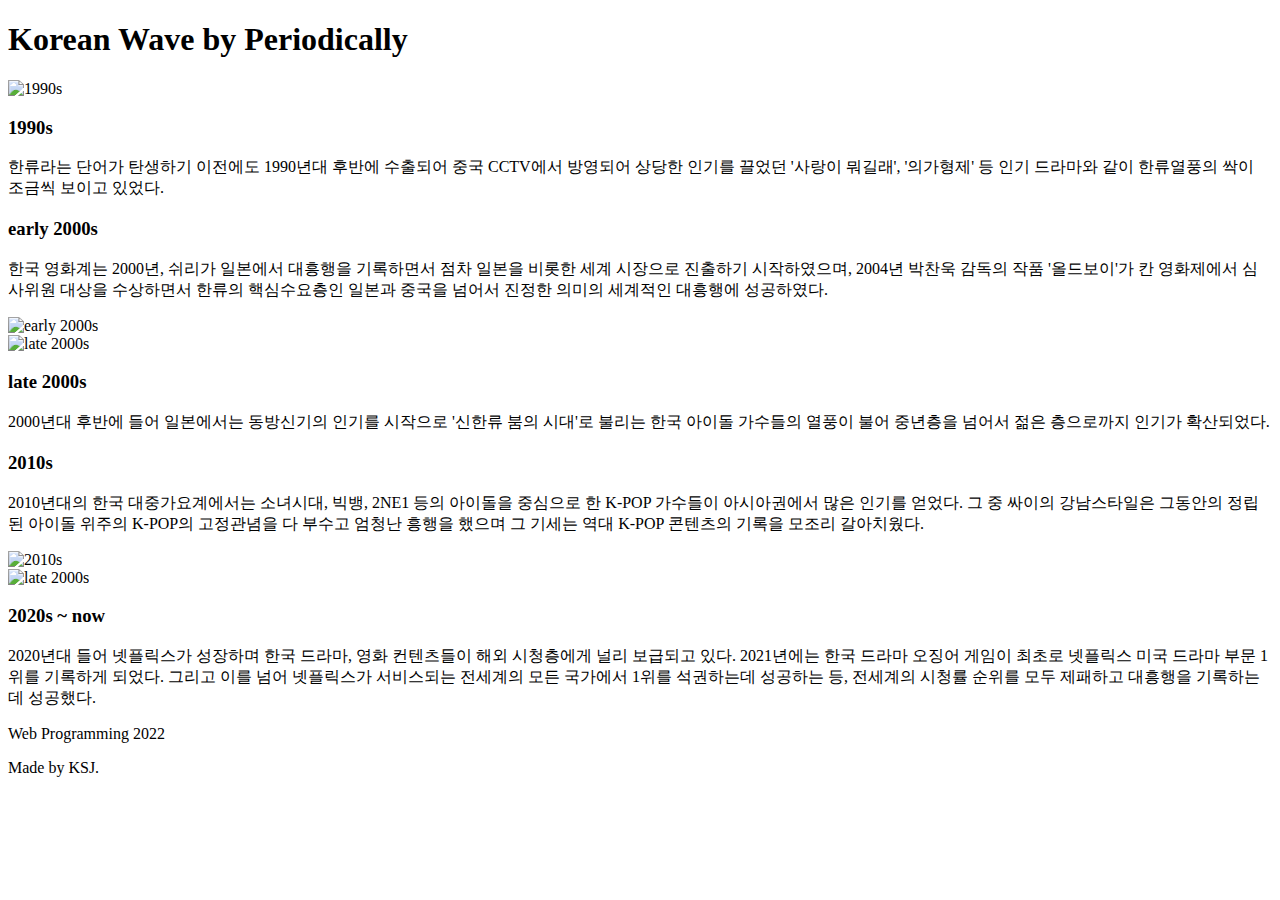
==== time.html @ 6eb4c616 "22/12/12" ====
<!DOCTYPE html>
<html lang="en">
<head>
  <meta charset="UTF-8">
  <meta http-equiv="X-UA-Compatible" content="IE=edge">
  <meta name="viewport" content="width=device-width, initial-scale=1.0">
  <title>Time</title>

  <link rel="stylesheet" href="../2/css/time.css">
</head>
<body>
  
  <!-- Header -->
  <header class="pt2 pb1 align--center">
    <div class="container">
      <h1 title="Korean Wave_Time">Korean Wave by Periodically</h1>
    </div>
  </header>

  <!-- Body -->
  <main>
    <div class="container">

      <section class="grid-row">

        <!-- 1990년대 -->
        <div class="grid-column pt3 pb3 order-1 span-half mobile-m">
          <div>
            <img class="info-image relative z2 image-scroll hidden" src="../2/image/DRAMA00003222.jpg" alt="1990s">
          </div>
        </div>

        <div class="grid-column pt3 pb3 order-2 span-half mobile-m">
          <h3>1990s</h3>
          <p>한류라는 단어가 탄생하기 이전에도 1990년대 후반에 수출되어 중국 CCTV에서 방영되어 상당한 인기를 끌었던 '사랑이 뭐길래', '의가형제' 등 인기 드라마와 같이 한류열풍의 싹이 조금씩 보이고 있었다.</p>
        </div>

        <!-- 2000년대 초반 -->
        <div class="grid-column pt3 pb3 order-3 span-half mobile-m">
          <h3>early 2000s</h3>
          <p>한국 영화계는 2000년, 쉬리가 일본에서 대흥행을 기록하면서 점차 일본을 비롯한 세계 시장으로 진출하기 시작하였으며, 2004년 박찬욱 감독의 작품 '올드보이'가 칸 영화제에서 심사위원 대상을 수상하면서 한류의     핵심수요층인 일본과 중국을 넘어서 진정한 의미의 세계적인 대흥행에 성공하였다.</p>
        </div>
        
        <div class="grid-column pt3 pb3 order-4 span-half mobile-m">
          <div>
            <img class="info-image relative z2 image-scroll hidden" src="../2/image/올드보이_포스터.jpg" alt="early 2000s">
          </div>
        </div>

        <!-- 2000년대 후반 -->
        <div class="grid-column pt3 pb3 order-5 span-half mobile-m">
          <div>
            <img class="info-image relative z2 image-scroll hidden" src="../2/image/동방신기1.jpg" alt="late 2000s">
          </div>
        </div>
        
        <div class="grid-column pt3 pb3 order-6 span-half mobile-m">
          <h3>late 2000s</h3>
          <p>2000년대 후반에 들어 일본에서는 동방신기의 인기를 시작으로 '신한류 붐의 시대'로 불리는 한국 아이돌 가수들의 열풍이 불어 중년층을 넘어서 젊은 층으로까지 인기가 확산되었다.</p>
        </div>

        <!-- 2010년대 -->
        <div class="grid-column pt3 pb3 order-7 span-half mobile-m">
          <h3>2010s</h3>
          <p>2010년대의 한국 대중가요계에서는 소녀시대, 빅뱅, 2NE1 등의 아이돌을 중심으로 한 K-POP 가수들이 아시아권에서 많은 인기를 얻었다. 그 중 싸이의 강남스타일은 그동안의 정립된 아이돌 위주의 K-POP의 고정관념을 다 부수고 엄청난 흥행을 했으며 그 기세는 역대 K-POP 콘텐츠의 기록을 모조리 갈아치웠다.</p>
        </div>
        
        <div class="grid-column pt3 pb3 order-8 span-half mobile-m">
          <div>
            <img class="info-image relative z2 image-scroll hidden" src="../2/image/20120904000462_0.jpg" alt="2010s">
          </div>
        </div>

        <!-- 2020년~현재 -->
        <div class="grid-column pt3 pb3 order-9 span-half mobile-m">
          <div>
            <img class="info-image relative z2 image-scroll hidden" src="../2/image/c8497e89ea0df1a739a5d81b172ff083df2cb94bf0470154ea9f6963a24234f13d949a6fa1c6f80c6e42094bb1d5515b56fd93b10f95077968796cad878c8e85c667047db59c9b049767a14d9e3688a554bbafd502538b.jfif" alt="late 2000s">
          </div>
        </div>
        
        <div class="grid-column pt3 pb3 order-10 span-half mobile-m">
          <h3>2020s ~ now</h3>
          <p>2020년대 들어 넷플릭스가 성장하며 한국 드라마, 영화 컨텐츠들이 해외 시청층에게 널리 보급되고 있다. 2021년에는 한국 드라마 오징어 게임이 최초로 넷플릭스 미국 드라마 부문 1위를 기록하게 되었다. 그리고         이를 넘어 넷플릭스가 서비스되는 전세계의 모든 국가에서 1위를 석권하는데 성공하는 등, 전세계의 시청률 순위를 모두 제패하고 대흥행을 기록하는데 성공했다.</p>
        </div>

      </section>

    </div>
  </main>

  <footer class="pt4 pb4">
    <div class="container align--center">
      <p>Web Programming 2022</p>
      <p>Made by KSJ.</p>
    </div>
  </footer>

  <script src="script.js"></script>

</body>
</html>
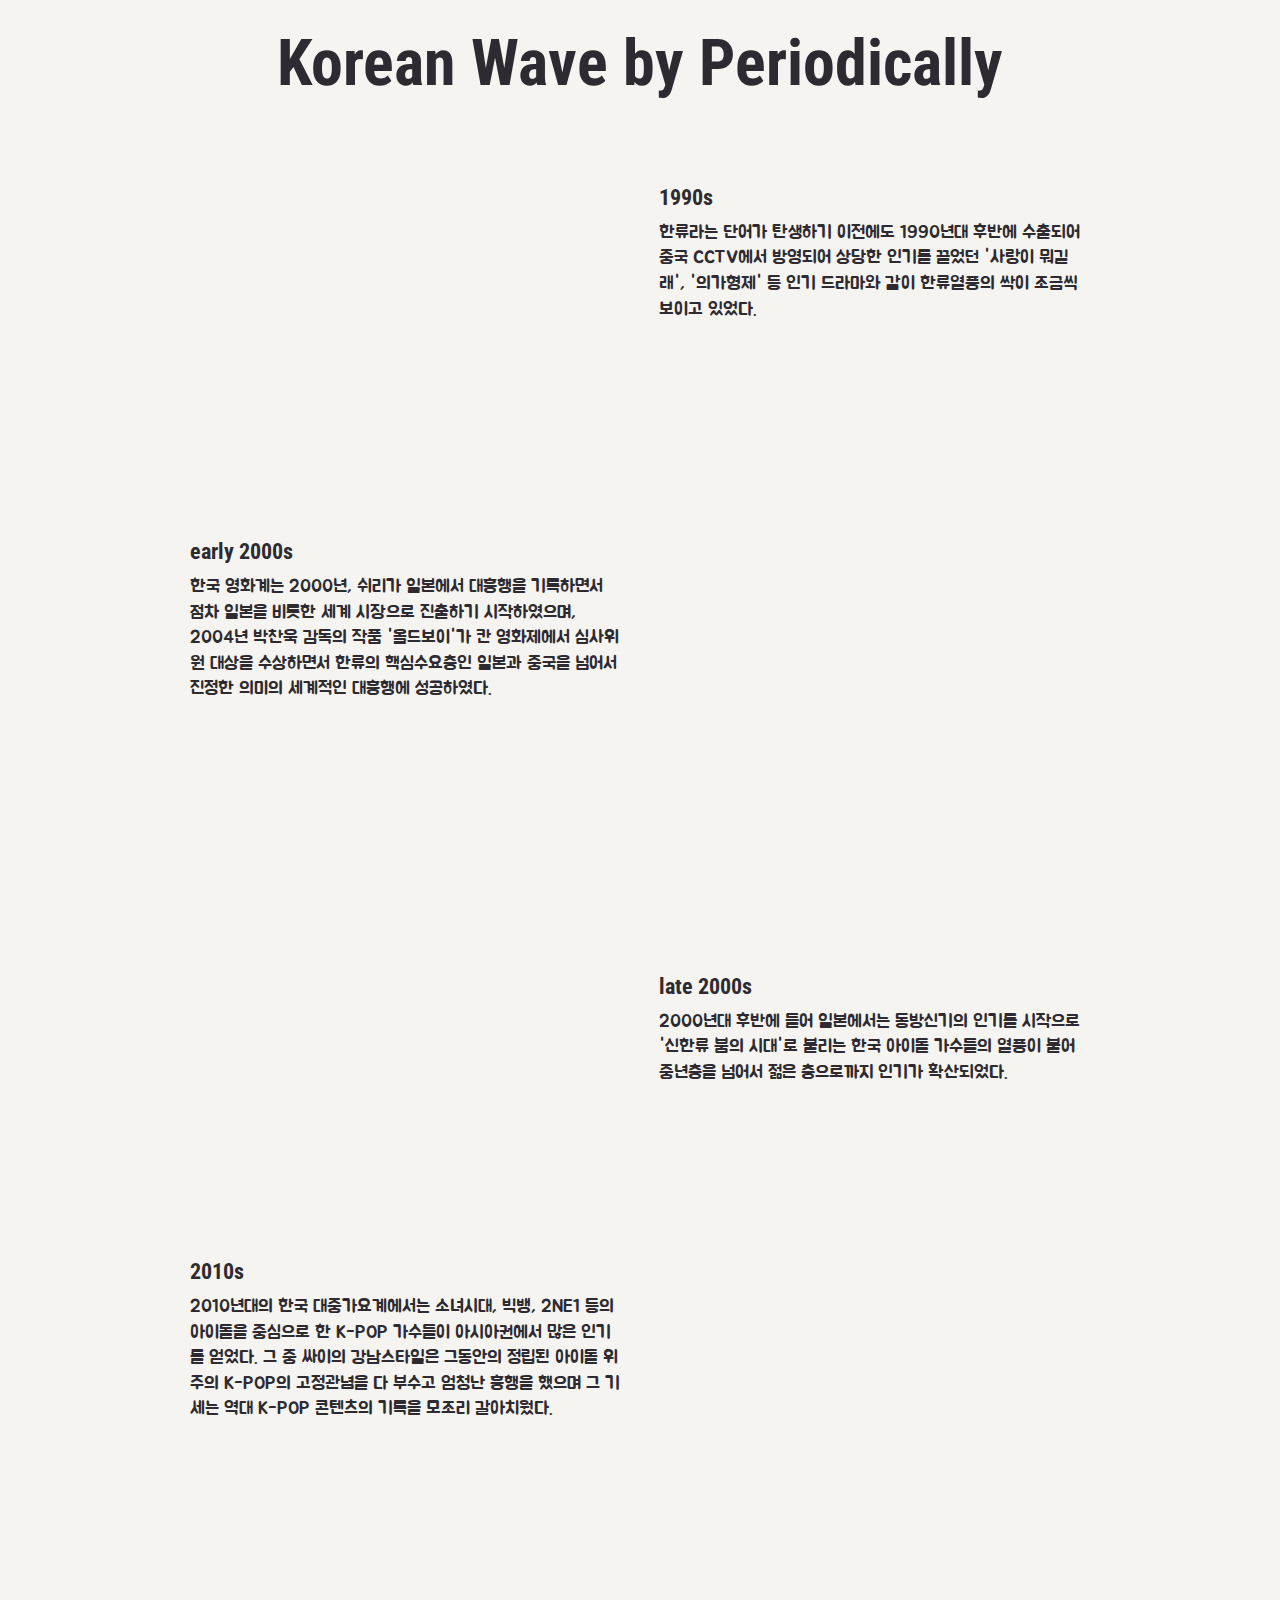
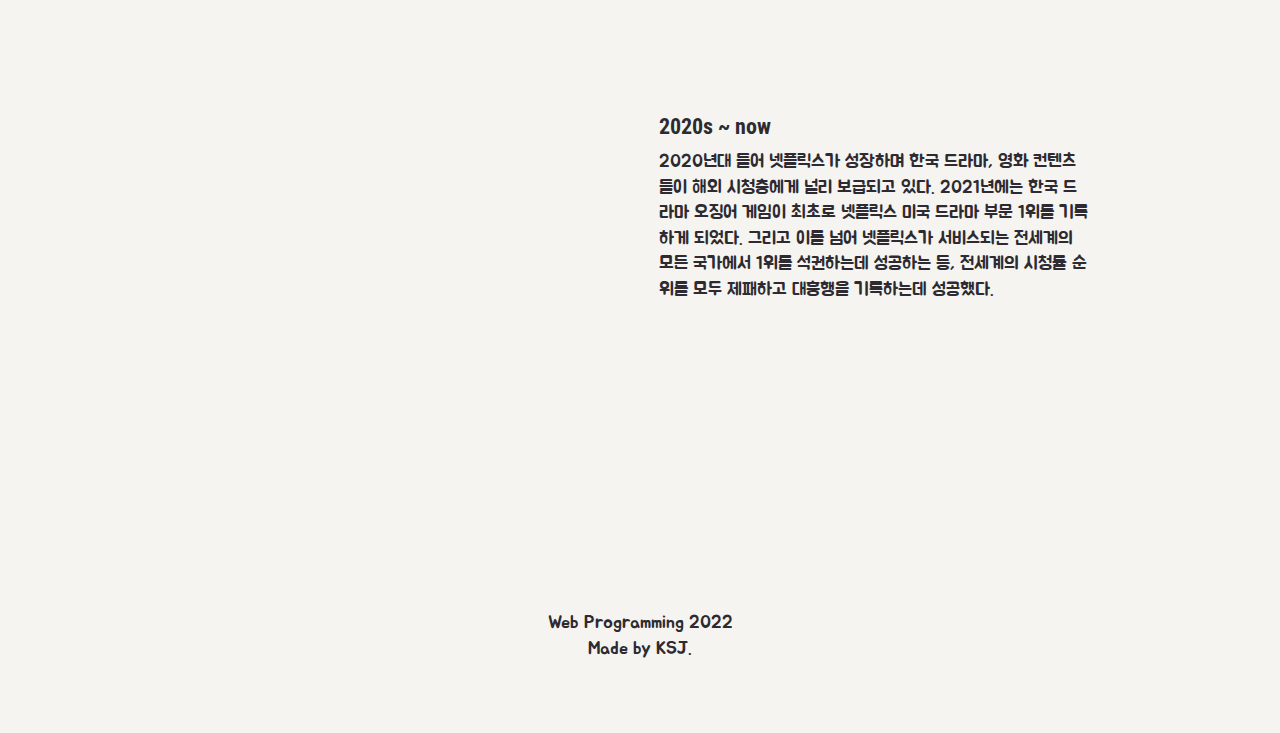
==== commit 69d7fa6e: "경로 수정" ====
--- a/time.html
+++ b/time.html
@@ -6,7 +6,7 @@
   <meta name="viewport" content="width=device-width, initial-scale=1.0">
   <title>Time</title>
 
-  <link rel="stylesheet" href="../2/css/time.css">
+  <link rel="stylesheet" href="css/time.css">
 </head>
 <body>
   
@@ -26,7 +26,7 @@
         <!-- 1990년대 -->
         <div class="grid-column pt3 pb3 order-1 span-half mobile-m">
           <div>
-            <img class="info-image relative z2 image-scroll hidden" src="../2/image/DRAMA00003222.jpg" alt="1990s">
+            <img class="info-image relative z2 image-scroll hidden" src="image/DRAMA00003222.jpg" alt="1990s">
           </div>
         </div>
 
@@ -43,14 +43,14 @@
         
         <div class="grid-column pt3 pb3 order-4 span-half mobile-m">
           <div>
-            <img class="info-image relative z2 image-scroll hidden" src="../2/image/올드보이_포스터.jpg" alt="early 2000s">
+            <img class="info-image relative z2 image-scroll hidden" src="image/올드보이_포스터.jpg" alt="early 2000s">
           </div>
         </div>
 
         <!-- 2000년대 후반 -->
         <div class="grid-column pt3 pb3 order-5 span-half mobile-m">
           <div>
-            <img class="info-image relative z2 image-scroll hidden" src="../2/image/동방신기1.jpg" alt="late 2000s">
+            <img class="info-image relative z2 image-scroll hidden" src="image/동방신기1.jpg" alt="late 2000s">
           </div>
         </div>
         
@@ -67,14 +67,14 @@
         
         <div class="grid-column pt3 pb3 order-8 span-half mobile-m">
           <div>
-            <img class="info-image relative z2 image-scroll hidden" src="../2/image/20120904000462_0.jpg" alt="2010s">
+            <img class="info-image relative z2 image-scroll hidden" src="image/20120904000462_0.jpg" alt="2010s">
           </div>
         </div>
 
         <!-- 2020년~현재 -->
         <div class="grid-column pt3 pb3 order-9 span-half mobile-m">
           <div>
-            <img class="info-image relative z2 image-scroll hidden" src="../2/image/c8497e89ea0df1a739a5d81b172ff083df2cb94bf0470154ea9f6963a24234f13d949a6fa1c6f80c6e42094bb1d5515b56fd93b10f95077968796cad878c8e85c667047db59c9b049767a14d9e3688a554bbafd502538b.jfif" alt="late 2000s">
+            <img class="info-image relative z2 image-scroll hidden" src="image/c8497e89ea0df1a739a5d81b172ff083df2cb94bf0470154ea9f6963a24234f13d949a6fa1c6f80c6e42094bb1d5515b56fd93b10f95077968796cad878c8e85c667047db59c9b049767a14d9e3688a554bbafd502538b.jfif" alt="late 2000s">
           </div>
         </div>
         
--- a/css/time.css
+++ b/css/time.css
@@ -0,0 +1,131 @@
+@import url('https://fonts.googleapis.com/css2?family=Jua&family=Roboto+Condensed&display=swap');
+
+
+* { box-sizing: inherit; }
+
+html {
+  line-height: 1.15;
+  box-sizing: border-box;
+  font-size: 16px;
+  font-style: normal;
+  font-weight: 400px;
+  min-height: 100%;
+  font-family: 'Roboto Condensed', sans-serif;
+}
+
+body {
+  margin: 0;
+  background-color: #f5f4f0 !important;
+  color: #2d2b31;
+  line-height: 1.6rem;
+  padding: 0;
+}
+
+header, section { display: block; }
+
+section { justify-content: center; align-items: center; }
+
+h1 {
+  font-family: 'Roboto Condensed', sans-serif;
+  font-size: 4em;
+  margin: .67em 0;
+  line-height: 1;
+  margin-top: 0;
+  margin-bottom: .8rem;
+}
+
+h3 {
+  font-size: 1.4rem;
+  font-weight: 700px;
+  line-height: 1;
+  margin-top: 0;
+  margin-bottom: .8rem;
+}
+
+p {
+  margin: 0;
+  font-family: 'Jua', sans-serif;
+  font-size: large;
+}
+
+img {
+  border-style: none;
+  display: inline-block;
+  vertical-align: middle;
+  max-width: 100%;
+
+  /* opacity: 0; */
+}
+
+.container {
+  margin-left: auto;
+  margin-right: auto;
+  max-width: 900px;
+  width: 90%;
+}
+
+.align--center { text-align: center; }
+
+.grid-row {
+  display: flex;
+  flex-direction: row;
+  flex-wrap: wrap;
+  flex: 0 1 auto;
+  align-items: center;
+
+  margin: 0 -1.2rem;
+}
+
+.grid-column {
+  flex: 1 0 0%;
+  padding: 0 1.2rem;
+}
+
+.pb1 { padding-bottom: .8rem; }
+.pt2 { padding-top: 2rem; }
+.pb2 { padding-bottom: 2rem; }
+.pt3 { padding-top: 0; }
+.pb3 { padding-bottom: 0; }
+.pt4 { padding-top: 4.4rem; }
+.pb4 { padding-bottom: 4.4rem; }
+
+.order-1 { order: 1; }
+.order-2 { order: 2; }
+.order-3 { order: 3; }
+.order-4 { order: 4; }
+.order-5 { order: 5; }
+.order-6 { order: 6; }
+.order-7 { order: 7; }
+.order-8 { order: 8; }
+.order-9 { order: 9; }
+.order-10 { order: 10; }
+
+.span-half { flex-basis: 50%; max-width: 50%; }
+
+.mobile-m { margin-top: .8rem; margin-bottom: .8rem; }
+
+.relative { position: relative; }
+
+.info-image { box-shadow: 10px 10px 28px 0 rgba(0, 0, 0, .1); }
+
+.z1 { z-index: 1; }
+.z2 { z-index: 2; }
+
+a {
+  color: #2d2b31;
+  text-decoration: none;
+}
+a:hover {
+  color: #8B7EA9;
+}
+
+.hidden{
+  opacity: 0;
+}
+.scroll-effect{
+  animation: scroll-effect 3s;
+}
+@keyframes scroll-effect{
+  from{ opacity: 0; transform: scale(.7, .7); }
+  to { opacity: 1; }
+}